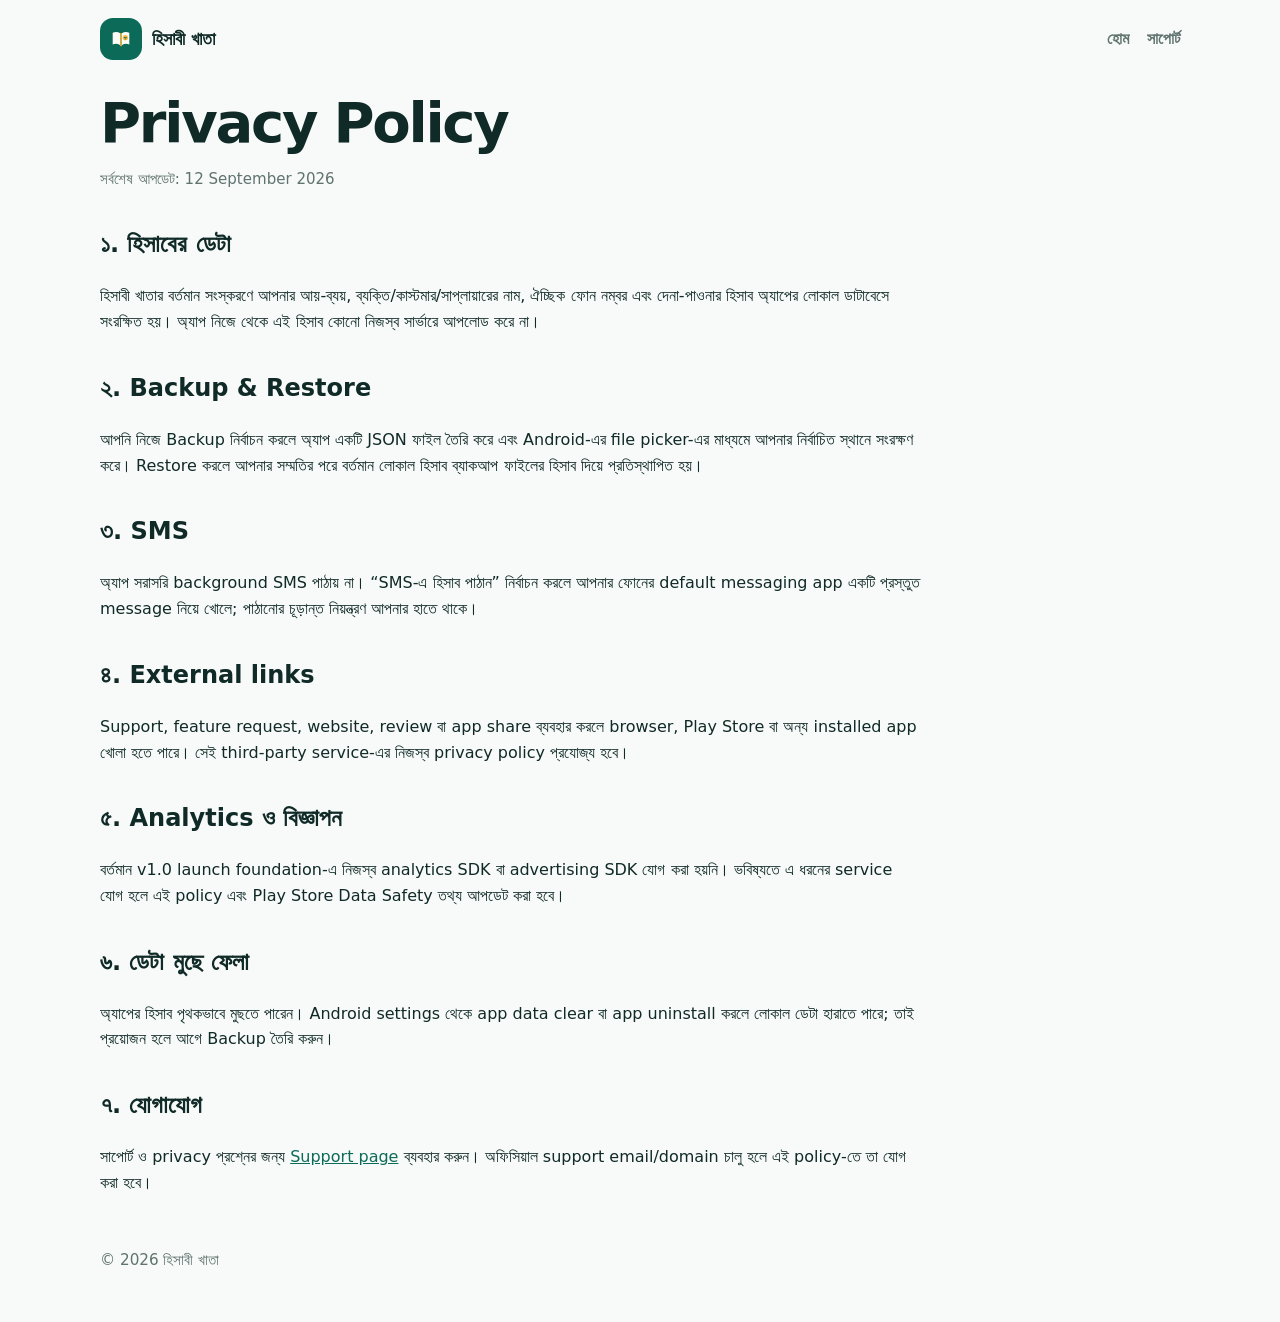
==== docs/privacy.html @ e55b3d7d "Add launch foundation backup support and branding v1.0" ====
<!doctype html>
<html lang="bn">
<head>
  <meta charset="utf-8"><meta name="viewport" content="width=device-width,initial-scale=1">
  <title>Privacy Policy — হিসাবী খাতা</title><link rel="stylesheet" href="styles.css">
</head>
<body>
<div class="wrap">
  <nav>
    <a class="brand" href="index.html"><span class="mark"><svg viewBox="0 0 108 108" width="28" height="28" aria-hidden="true">
<path fill="#fffdf7" d="M22 30C32 25 42 26 51 32V78C42 72 32 71 22 75Z"/>
<path fill="#fffdf7" d="M57 32C66 26 76 25 86 30V75C76 71 66 72 57 78Z"/>
<path fill="#f4b942" d="M51 32H57V78L54 84L51 78Z"/>
<circle cx="71" cy="49" r="10" fill="#f4b942"/>
<path fill="#0b6b58" d="M65 46H77V49H65ZM68 52H74V55H68Z"/>
</svg></span>হিসাবী খাতা</a>
    <div class="navlinks"><a href="index.html">হোম</a><a href="support.html">সাপোর্ট</a></div>
  </nav>
  <main class="policy">
    <h1 style="font-size:clamp(2.1rem,6vw,3.5rem)">Privacy Policy</h1>
    <p class="small">সর্বশেষ আপডেট: 12 September 2026</p>

    <h2>১. হিসাবের ডেটা</h2>
    <p>হিসাবী খাতার বর্তমান সংস্করণে আপনার আয়-ব্যয়, ব্যক্তি/কাস্টমার/সাপ্লায়ারের নাম, ঐচ্ছিক ফোন নম্বর এবং দেনা-পাওনার হিসাব অ্যাপের লোকাল ডাটাবেসে সংরক্ষিত হয়। অ্যাপ নিজে থেকে এই হিসাব কোনো নিজস্ব সার্ভারে আপলোড করে না।</p>

    <h2>২. Backup & Restore</h2>
    <p>আপনি নিজে Backup নির্বাচন করলে অ্যাপ একটি JSON ফাইল তৈরি করে এবং Android-এর file picker-এর মাধ্যমে আপনার নির্বাচিত স্থানে সংরক্ষণ করে। Restore করলে আপনার সম্মতির পরে বর্তমান লোকাল হিসাব ব্যাকআপ ফাইলের হিসাব দিয়ে প্রতিস্থাপিত হয়।</p>

    <h2>৩. SMS</h2>
    <p>অ্যাপ সরাসরি background SMS পাঠায় না। “SMS-এ হিসাব পাঠান” নির্বাচন করলে আপনার ফোনের default messaging app একটি প্রস্তুত message নিয়ে খোলে; পাঠানোর চূড়ান্ত নিয়ন্ত্রণ আপনার হাতে থাকে।</p>

    <h2>৪. External links</h2>
    <p>Support, feature request, website, review বা app share ব্যবহার করলে browser, Play Store বা অন্য installed app খোলা হতে পারে। সেই third-party service-এর নিজস্ব privacy policy প্রযোজ্য হবে।</p>

    <h2>৫. Analytics ও বিজ্ঞাপন</h2>
    <p>বর্তমান v1.0 launch foundation-এ নিজস্ব analytics SDK বা advertising SDK যোগ করা হয়নি। ভবিষ্যতে এ ধরনের service যোগ হলে এই policy এবং Play Store Data Safety তথ্য আপডেট করা হবে।</p>

    <h2>৬. ডেটা মুছে ফেলা</h2>
    <p>অ্যাপের হিসাব পৃথকভাবে মুছতে পারেন। Android settings থেকে app data clear বা app uninstall করলে লোকাল ডেটা হারাতে পারে; তাই প্রয়োজন হলে আগে Backup তৈরি করুন।</p>

    <h2>৭. যোগাযোগ</h2>
    <p>সাপোর্ট ও privacy প্রশ্নের জন্য <a href="support.html">Support page</a> ব্যবহার করুন। অফিসিয়াল support email/domain চালু হলে এই policy-তে তা যোগ করা হবে।</p>
  </main>
  <footer>© 2026 হিসাবী খাতা</footer>
</div>
</body>
</html>
---- docs/styles.css ----
:root {
  --ink: #102a27;
  --brand: #0b6b58;
  --brand-dark: #075445;
  --mint: #dff5ed;
  --gold: #f4b942;
  --paper: #fffdf7;
  --muted: #60736f;
  --line: #d9e4e0;
}
* { box-sizing: border-box; }
body {
  margin: 0;
  font-family: system-ui, -apple-system, "Noto Sans Bengali", "Hind Siliguri", sans-serif;
  color: var(--ink);
  background: #f7faf8;
  line-height: 1.6;
}
a { color: var(--brand); }
.wrap { width: min(1080px, calc(100% - 32px)); margin: 0 auto; }
nav {
  display: flex; align-items: center; justify-content: space-between;
  padding: 18px 0;
}
.brand { display: flex; align-items: center; gap: 10px; font-weight: 800; font-size: 1.12rem; text-decoration: none; color: var(--ink); }
.mark { width: 42px; height: 42px; border-radius: 13px; background: var(--brand); display: grid; place-items: center; }
.navlinks { display: flex; gap: 18px; flex-wrap: wrap; }
.navlinks a { text-decoration: none; color: var(--muted); font-weight: 650; }
.hero { padding: 64px 0 48px; display: grid; grid-template-columns: 1.25fr .75fr; gap: 36px; align-items: center; }
.badge { display: inline-block; padding: 7px 11px; border-radius: 999px; background: var(--mint); color: var(--brand-dark); font-weight: 750; }
h1 { font-size: clamp(2.3rem, 7vw, 4.8rem); line-height: 1.02; margin: 16px 0; letter-spacing: -.04em; }
.lead { font-size: 1.1rem; color: var(--muted); max-width: 650px; }
.cta { display: flex; gap: 10px; flex-wrap: wrap; margin-top: 24px; }
.button { display: inline-block; padding: 12px 17px; border-radius: 13px; background: var(--brand); color: white; text-decoration: none; font-weight: 750; }
.button.alt { background: white; color: var(--brand); border: 1px solid var(--line); }
.phone { background: var(--brand); color: white; border-radius: 34px; padding: 25px; box-shadow: 0 22px 60px rgba(11,107,88,.22); }
.phone .card { background: rgba(255,255,255,.13); border-radius: 20px; padding: 16px; margin: 10px 0; }
.grid { display: grid; grid-template-columns: repeat(3, 1fr); gap: 16px; padding: 30px 0 60px; }
.tile { background: white; border: 1px solid var(--line); border-radius: 20px; padding: 22px; }
.tile h3 { margin-top: 0; }
section { padding: 35px 0; }
.panel { background: white; border: 1px solid var(--line); border-radius: 24px; padding: 26px; }
footer { padding: 36px 0 50px; color: var(--muted); font-size: .95rem; }
.policy h2 { margin-top: 34px; }
.policy { max-width: 820px; }
.small { color: var(--muted); font-size: .94rem; }
@media (max-width: 760px) {
  .hero { grid-template-columns: 1fr; padding-top: 34px; }
  .grid { grid-template-columns: 1fr; }
  .navlinks { gap: 10px; font-size: .9rem; }
}
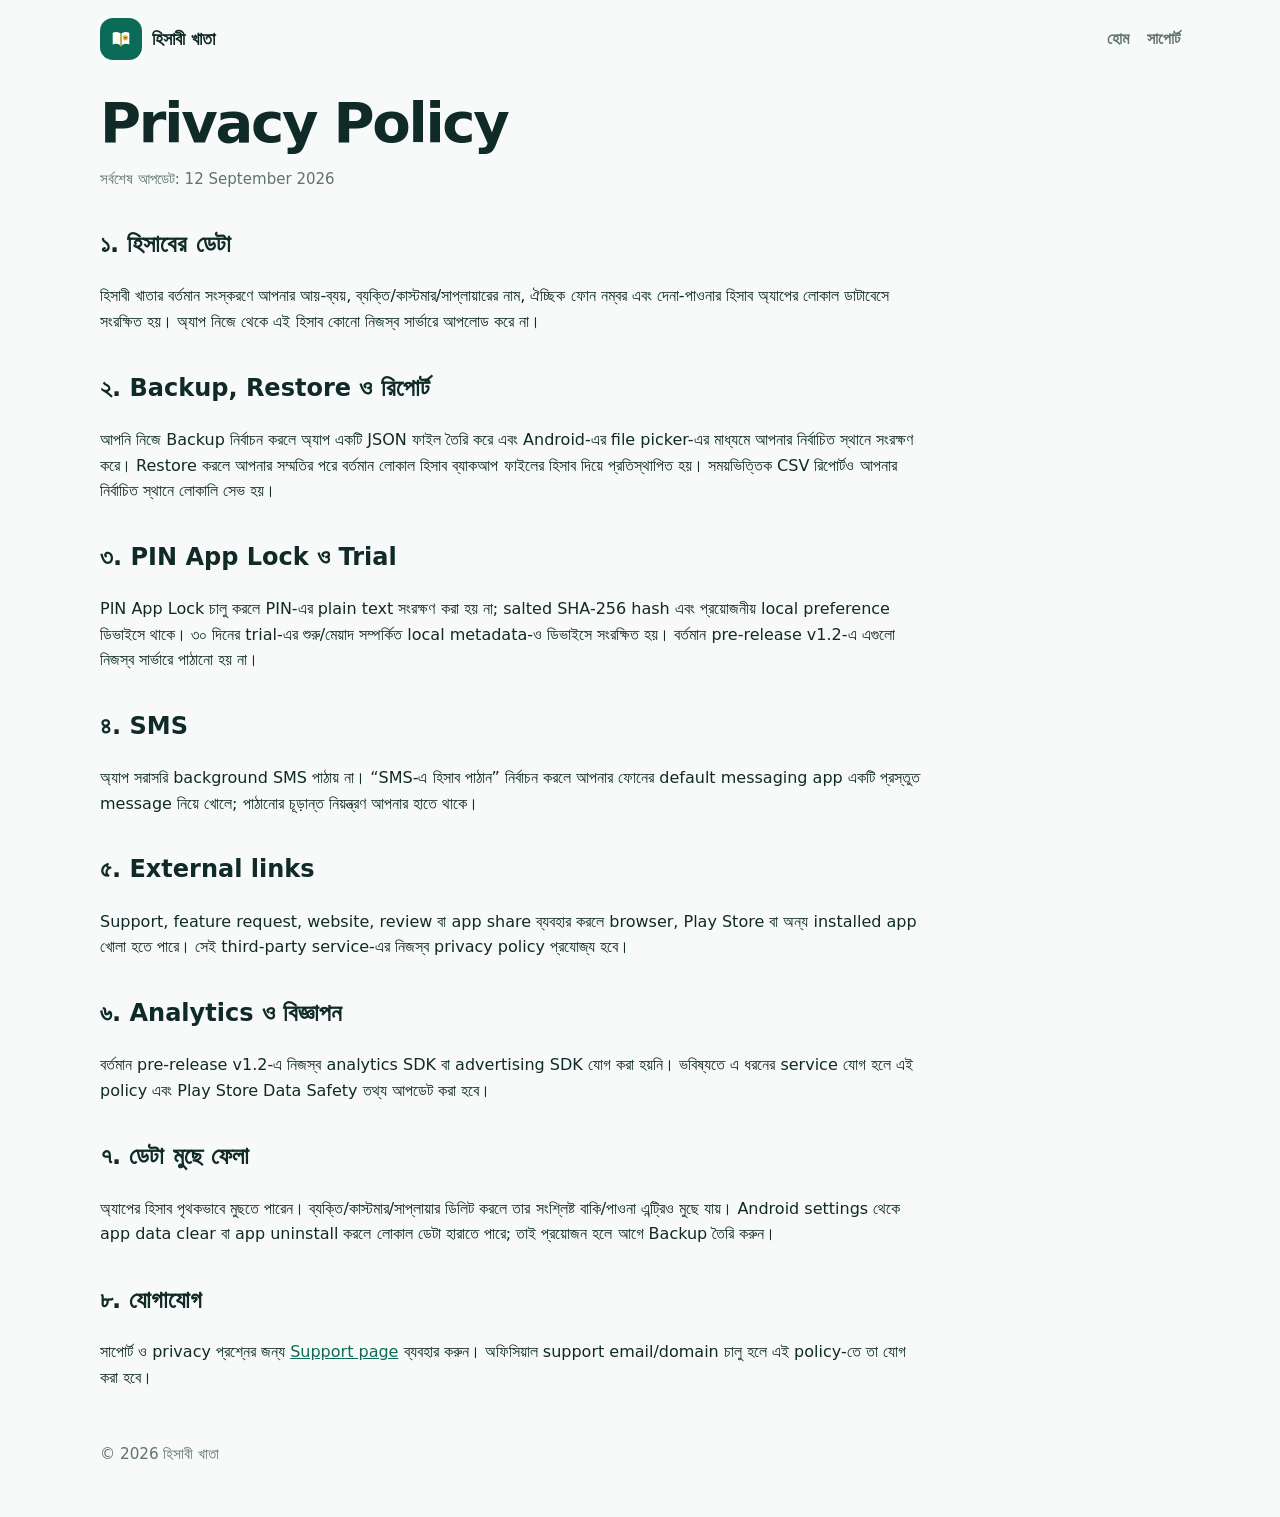
==== commit 4fb9fa1b: "Apply v1.2 commercial tools" ====
--- a/docs/privacy.html
+++ b/docs/privacy.html
@@ -23,22 +23,25 @@
     <h2>১. হিসাবের ডেটা</h2>
     <p>হিসাবী খাতার বর্তমান সংস্করণে আপনার আয়-ব্যয়, ব্যক্তি/কাস্টমার/সাপ্লায়ারের নাম, ঐচ্ছিক ফোন নম্বর এবং দেনা-পাওনার হিসাব অ্যাপের লোকাল ডাটাবেসে সংরক্ষিত হয়। অ্যাপ নিজে থেকে এই হিসাব কোনো নিজস্ব সার্ভারে আপলোড করে না।</p>
 
-    <h2>২. Backup & Restore</h2>
-    <p>আপনি নিজে Backup নির্বাচন করলে অ্যাপ একটি JSON ফাইল তৈরি করে এবং Android-এর file picker-এর মাধ্যমে আপনার নির্বাচিত স্থানে সংরক্ষণ করে। Restore করলে আপনার সম্মতির পরে বর্তমান লোকাল হিসাব ব্যাকআপ ফাইলের হিসাব দিয়ে প্রতিস্থাপিত হয়।</p>
+    <h2>২. Backup, Restore ও রিপোর্ট</h2>
+    <p>আপনি নিজে Backup নির্বাচন করলে অ্যাপ একটি JSON ফাইল তৈরি করে এবং Android-এর file picker-এর মাধ্যমে আপনার নির্বাচিত স্থানে সংরক্ষণ করে। Restore করলে আপনার সম্মতির পরে বর্তমান লোকাল হিসাব ব্যাকআপ ফাইলের হিসাব দিয়ে প্রতিস্থাপিত হয়। সময়ভিত্তিক CSV রিপোর্টও আপনার নির্বাচিত স্থানে লোকালি সেভ হয়।</p>
 
-    <h2>৩. SMS</h2>
+    <h2>৩. PIN App Lock ও Trial</h2>
+    <p>PIN App Lock চালু করলে PIN-এর plain text সংরক্ষণ করা হয় না; salted SHA-256 hash এবং প্রয়োজনীয় local preference ডিভাইসে থাকে। ৩০ দিনের trial-এর শুরু/মেয়াদ সম্পর্কিত local metadata-ও ডিভাইসে সংরক্ষিত হয়। বর্তমান pre-release v1.2-এ এগুলো নিজস্ব সার্ভারে পাঠানো হয় না।</p>
+
+    <h2>৪. SMS</h2>
     <p>অ্যাপ সরাসরি background SMS পাঠায় না। “SMS-এ হিসাব পাঠান” নির্বাচন করলে আপনার ফোনের default messaging app একটি প্রস্তুত message নিয়ে খোলে; পাঠানোর চূড়ান্ত নিয়ন্ত্রণ আপনার হাতে থাকে।</p>
 
-    <h2>৪. External links</h2>
+    <h2>৫. External links</h2>
     <p>Support, feature request, website, review বা app share ব্যবহার করলে browser, Play Store বা অন্য installed app খোলা হতে পারে। সেই third-party service-এর নিজস্ব privacy policy প্রযোজ্য হবে।</p>
 
-    <h2>৫. Analytics ও বিজ্ঞাপন</h2>
-    <p>বর্তমান v1.0 launch foundation-এ নিজস্ব analytics SDK বা advertising SDK যোগ করা হয়নি। ভবিষ্যতে এ ধরনের service যোগ হলে এই policy এবং Play Store Data Safety তথ্য আপডেট করা হবে।</p>
+    <h2>৬. Analytics ও বিজ্ঞাপন</h2>
+    <p>বর্তমান pre-release v1.2-এ নিজস্ব analytics SDK বা advertising SDK যোগ করা হয়নি। ভবিষ্যতে এ ধরনের service যোগ হলে এই policy এবং Play Store Data Safety তথ্য আপডেট করা হবে।</p>
 
-    <h2>৬. ডেটা মুছে ফেলা</h2>
-    <p>অ্যাপের হিসাব পৃথকভাবে মুছতে পারেন। Android settings থেকে app data clear বা app uninstall করলে লোকাল ডেটা হারাতে পারে; তাই প্রয়োজন হলে আগে Backup তৈরি করুন।</p>
+    <h2>৭. ডেটা মুছে ফেলা</h2>
+    <p>অ্যাপের হিসাব পৃথকভাবে মুছতে পারেন। ব্যক্তি/কাস্টমার/সাপ্লায়ার ডিলিট করলে তার সংশ্লিষ্ট বাকি/পাওনা এন্ট্রিও মুছে যায়। Android settings থেকে app data clear বা app uninstall করলে লোকাল ডেটা হারাতে পারে; তাই প্রয়োজন হলে আগে Backup তৈরি করুন।</p>
 
-    <h2>৭. যোগাযোগ</h2>
+    <h2>৮. যোগাযোগ</h2>
     <p>সাপোর্ট ও privacy প্রশ্নের জন্য <a href="support.html">Support page</a> ব্যবহার করুন। অফিসিয়াল support email/domain চালু হলে এই policy-তে তা যোগ করা হবে।</p>
   </main>
   <footer>© 2026 হিসাবী খাতা</footer>
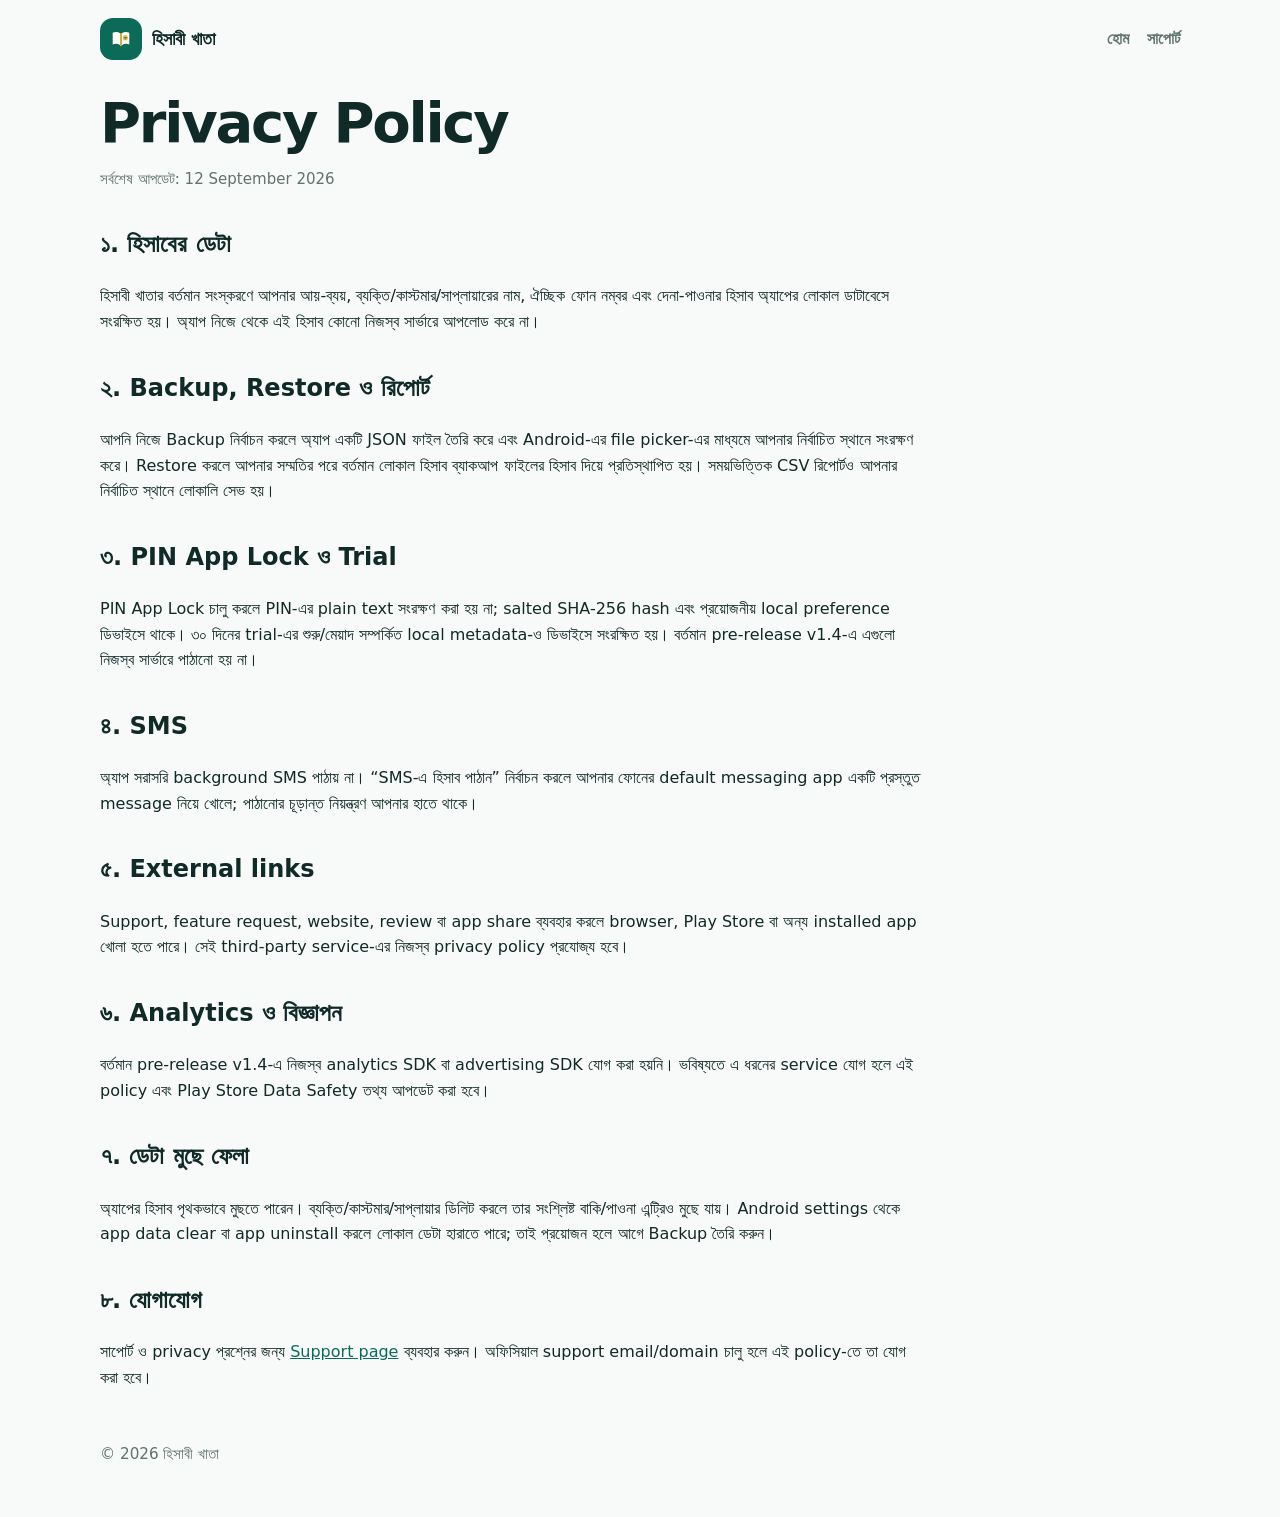
==== commit 6e7c58bb: "Test Hisabi Khata v1.4 complete upgrade" ====
--- a/docs/privacy.html
+++ b/docs/privacy.html
@@ -27,7 +27,7 @@
     <p>আপনি নিজে Backup নির্বাচন করলে অ্যাপ একটি JSON ফাইল তৈরি করে এবং Android-এর file picker-এর মাধ্যমে আপনার নির্বাচিত স্থানে সংরক্ষণ করে। Restore করলে আপনার সম্মতির পরে বর্তমান লোকাল হিসাব ব্যাকআপ ফাইলের হিসাব দিয়ে প্রতিস্থাপিত হয়। সময়ভিত্তিক CSV রিপোর্টও আপনার নির্বাচিত স্থানে লোকালি সেভ হয়।</p>
 
     <h2>৩. PIN App Lock ও Trial</h2>
-    <p>PIN App Lock চালু করলে PIN-এর plain text সংরক্ষণ করা হয় না; salted SHA-256 hash এবং প্রয়োজনীয় local preference ডিভাইসে থাকে। ৩০ দিনের trial-এর শুরু/মেয়াদ সম্পর্কিত local metadata-ও ডিভাইসে সংরক্ষিত হয়। বর্তমান pre-release v1.2-এ এগুলো নিজস্ব সার্ভারে পাঠানো হয় না।</p>
+    <p>PIN App Lock চালু করলে PIN-এর plain text সংরক্ষণ করা হয় না; salted SHA-256 hash এবং প্রয়োজনীয় local preference ডিভাইসে থাকে। ৩০ দিনের trial-এর শুরু/মেয়াদ সম্পর্কিত local metadata-ও ডিভাইসে সংরক্ষিত হয়। বর্তমান pre-release v1.4-এ এগুলো নিজস্ব সার্ভারে পাঠানো হয় না।</p>
 
     <h2>৪. SMS</h2>
     <p>অ্যাপ সরাসরি background SMS পাঠায় না। “SMS-এ হিসাব পাঠান” নির্বাচন করলে আপনার ফোনের default messaging app একটি প্রস্তুত message নিয়ে খোলে; পাঠানোর চূড়ান্ত নিয়ন্ত্রণ আপনার হাতে থাকে।</p>
@@ -36,7 +36,7 @@
     <p>Support, feature request, website, review বা app share ব্যবহার করলে browser, Play Store বা অন্য installed app খোলা হতে পারে। সেই third-party service-এর নিজস্ব privacy policy প্রযোজ্য হবে।</p>
 
     <h2>৬. Analytics ও বিজ্ঞাপন</h2>
-    <p>বর্তমান pre-release v1.2-এ নিজস্ব analytics SDK বা advertising SDK যোগ করা হয়নি। ভবিষ্যতে এ ধরনের service যোগ হলে এই policy এবং Play Store Data Safety তথ্য আপডেট করা হবে।</p>
+    <p>বর্তমান pre-release v1.4-এ নিজস্ব analytics SDK বা advertising SDK যোগ করা হয়নি। ভবিষ্যতে এ ধরনের service যোগ হলে এই policy এবং Play Store Data Safety তথ্য আপডেট করা হবে।</p>
 
     <h2>৭. ডেটা মুছে ফেলা</h2>
     <p>অ্যাপের হিসাব পৃথকভাবে মুছতে পারেন। ব্যক্তি/কাস্টমার/সাপ্লায়ার ডিলিট করলে তার সংশ্লিষ্ট বাকি/পাওনা এন্ট্রিও মুছে যায়। Android settings থেকে app data clear বা app uninstall করলে লোকাল ডেটা হারাতে পারে; তাই প্রয়োজন হলে আগে Backup তৈরি করুন।</p>
